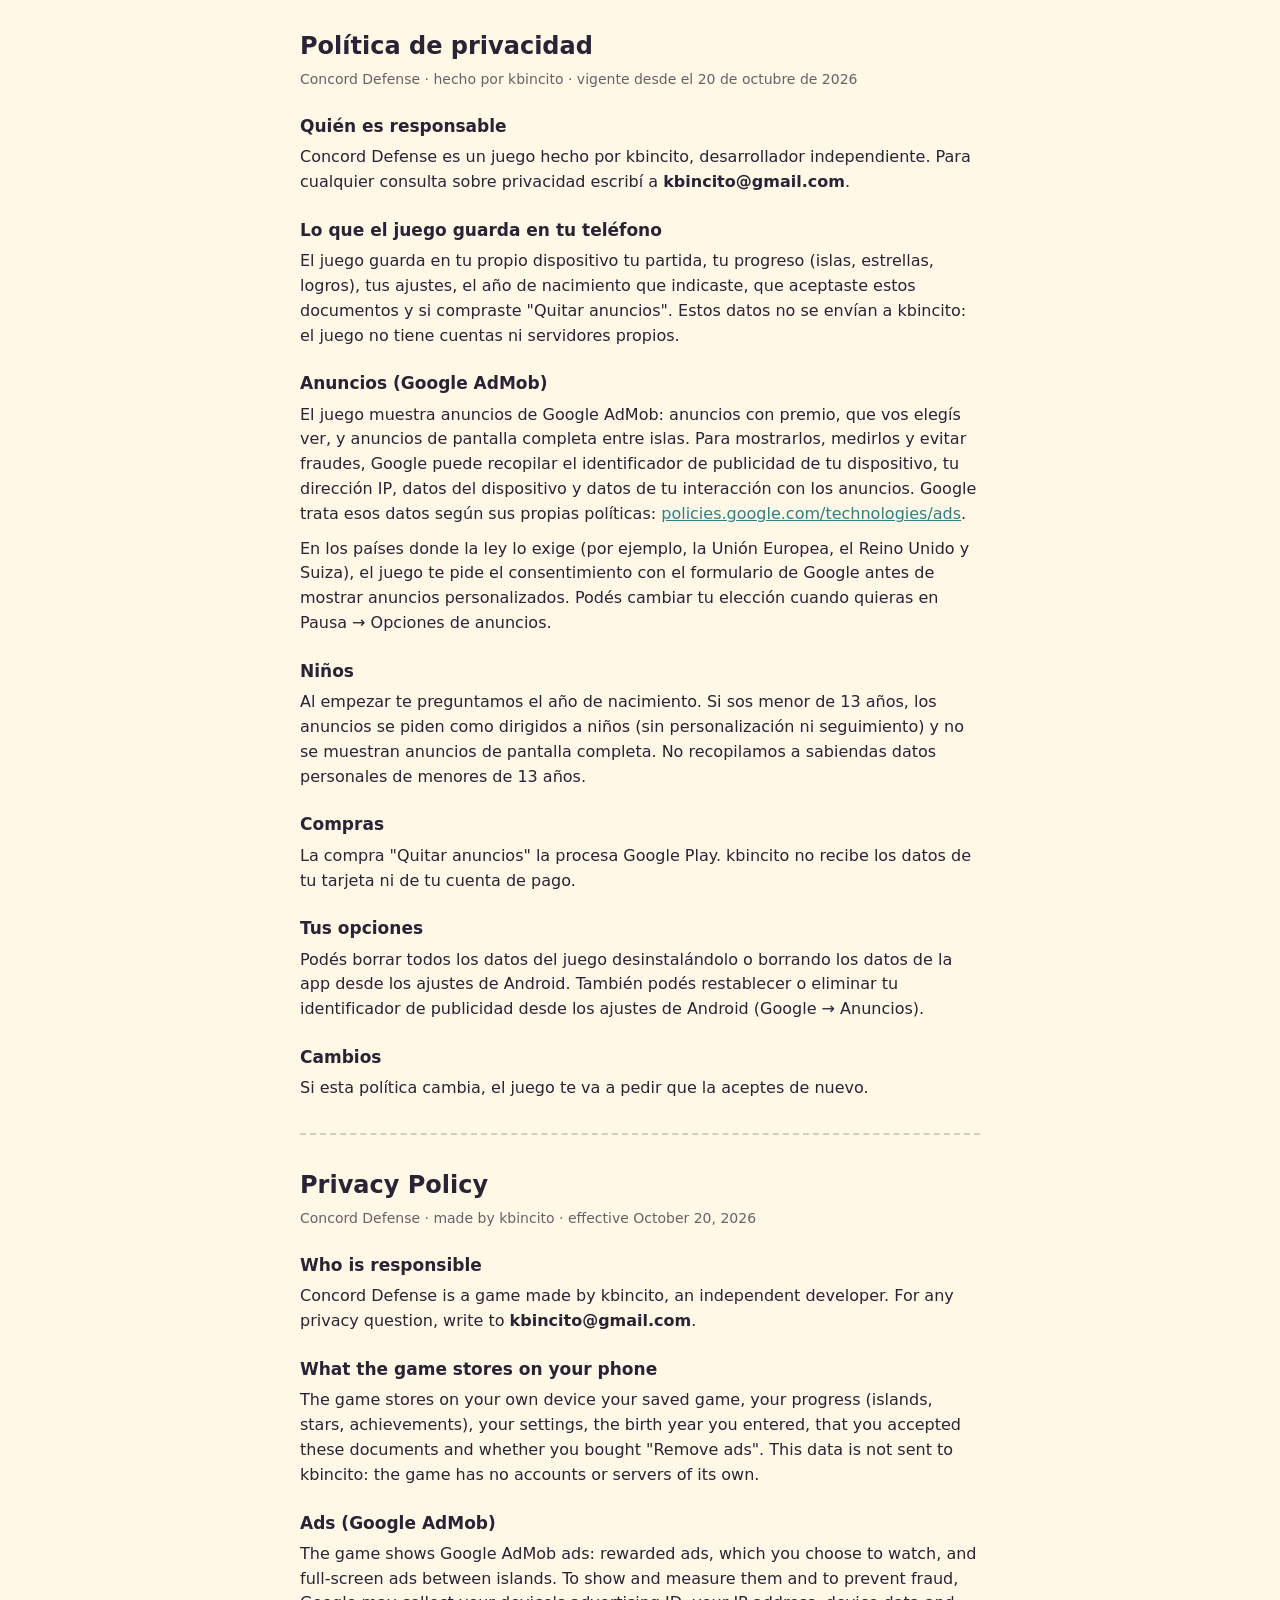
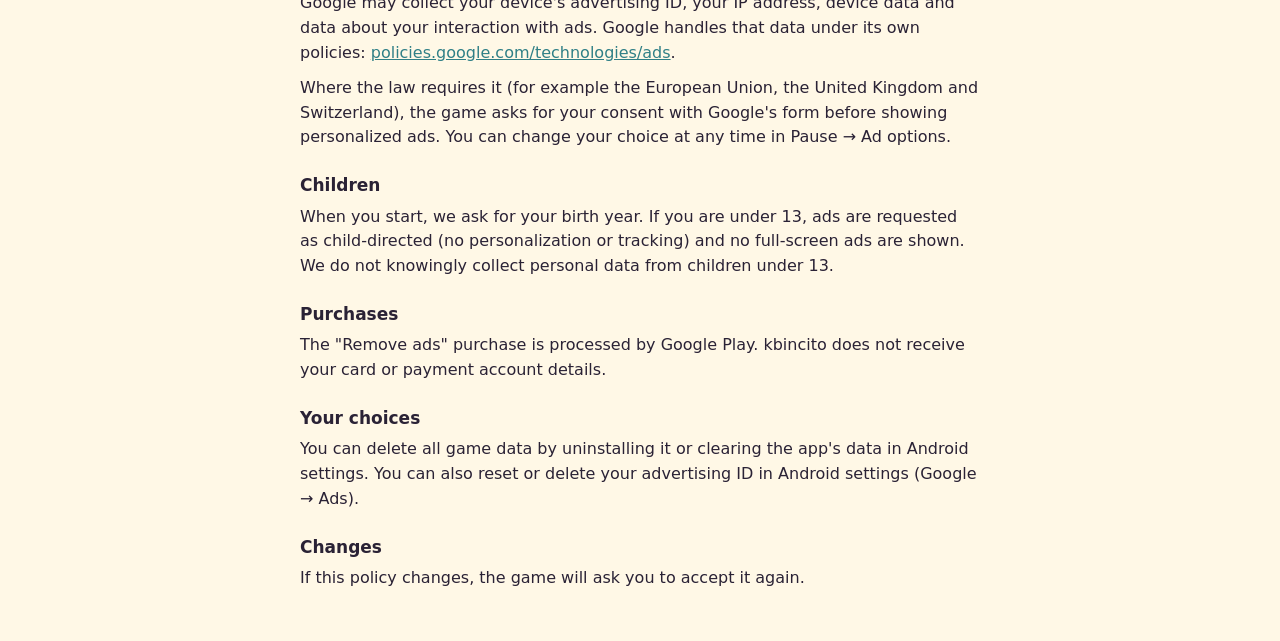
==== privacidad.html @ 128fb1da "Sitio de Concord Defense: portada, privacidad, términos y app-ads.txt" ====
<!doctype html>
<html lang="es">
<head>
<meta charset="utf-8">
<meta name="viewport" content="width=device-width, initial-scale=1">
<title>Concord Defense · Política de privacidad</title>
<link rel="stylesheet" href="legal.css">
</head>
<body>
<main>
<section id="es" lang="es">
  <h1>Política de privacidad</h1>
  <p class="fecha">Concord Defense · hecho por kbincito · vigente desde el 20 de octubre de 2026</p>

  <h2>Quién es responsable</h2>
  <p>Concord Defense es un juego hecho por kbincito, desarrollador independiente. Para cualquier consulta sobre privacidad escribí a <b>kbincito@gmail.com</b>.</p>

  <h2>Lo que el juego guarda en tu teléfono</h2>
  <p>El juego guarda en tu propio dispositivo tu partida, tu progreso (islas, estrellas, logros), tus ajustes, el año de nacimiento que indicaste, que aceptaste estos documentos y si compraste "Quitar anuncios". Estos datos no se envían a kbincito: el juego no tiene cuentas ni servidores propios.</p>

  <h2>Anuncios (Google AdMob)</h2>
  <p>El juego muestra anuncios de Google AdMob: anuncios con premio, que vos elegís ver, y anuncios de pantalla completa entre islas. Para mostrarlos, medirlos y evitar fraudes, Google puede recopilar el identificador de publicidad de tu dispositivo, tu dirección IP, datos del dispositivo y datos de tu interacción con los anuncios. Google trata esos datos según sus propias políticas: <a href="https://policies.google.com/technologies/ads" target="_blank" rel="noopener">policies.google.com/technologies/ads</a>.</p>
  <p>En los países donde la ley lo exige (por ejemplo, la Unión Europea, el Reino Unido y Suiza), el juego te pide el consentimiento con el formulario de Google antes de mostrar anuncios personalizados. Podés cambiar tu elección cuando quieras en Pausa → Opciones de anuncios.</p>

  <h2>Niños</h2>
  <p>Al empezar te preguntamos el año de nacimiento. Si sos menor de 13 años, los anuncios se piden como dirigidos a niños (sin personalización ni seguimiento) y no se muestran anuncios de pantalla completa. No recopilamos a sabiendas datos personales de menores de 13 años.</p>

  <h2>Compras</h2>
  <p>La compra "Quitar anuncios" la procesa Google Play. kbincito no recibe los datos de tu tarjeta ni de tu cuenta de pago.</p>

  <h2>Tus opciones</h2>
  <p>Podés borrar todos los datos del juego desinstalándolo o borrando los datos de la app desde los ajustes de Android. También podés restablecer o eliminar tu identificador de publicidad desde los ajustes de Android (Google → Anuncios).</p>

  <h2>Cambios</h2>
  <p>Si esta política cambia, el juego te va a pedir que la aceptes de nuevo.</p>
</section>

<hr>

<section id="en" lang="en">
  <h1>Privacy Policy</h1>
  <p class="fecha">Concord Defense · made by kbincito · effective October 20, 2026</p>

  <h2>Who is responsible</h2>
  <p>Concord Defense is a game made by kbincito, an independent developer. For any privacy question, write to <b>kbincito@gmail.com</b>.</p>

  <h2>What the game stores on your phone</h2>
  <p>The game stores on your own device your saved game, your progress (islands, stars, achievements), your settings, the birth year you entered, that you accepted these documents and whether you bought "Remove ads". This data is not sent to kbincito: the game has no accounts or servers of its own.</p>

  <h2>Ads (Google AdMob)</h2>
  <p>The game shows Google AdMob ads: rewarded ads, which you choose to watch, and full-screen ads between islands. To show and measure them and to prevent fraud, Google may collect your device's advertising ID, your IP address, device data and data about your interaction with ads. Google handles that data under its own policies: <a href="https://policies.google.com/technologies/ads" target="_blank" rel="noopener">policies.google.com/technologies/ads</a>.</p>
  <p>Where the law requires it (for example the European Union, the United Kingdom and Switzerland), the game asks for your consent with Google's form before showing personalized ads. You can change your choice at any time in Pause → Ad options.</p>

  <h2>Children</h2>
  <p>When you start, we ask for your birth year. If you are under 13, ads are requested as child-directed (no personalization or tracking) and no full-screen ads are shown. We do not knowingly collect personal data from children under 13.</p>

  <h2>Purchases</h2>
  <p>The "Remove ads" purchase is processed by Google Play. kbincito does not receive your card or payment account details.</p>

  <h2>Your choices</h2>
  <p>You can delete all game data by uninstalling it or clearing the app's data in Android settings. You can also reset or delete your advertising ID in Android settings (Google → Ads).</p>

  <h2>Changes</h2>
  <p>If this policy changes, the game will ask you to accept it again.</p>
</section>
</main>
</body>
</html>
---- legal.css ----
/* Estilo de los documentos legales: lectura simple, también como página suelta (la URL que pide Google Play). */
:root { --tinta: #2a2235; --papel: #fff8e6; --acento: #2f7f86; color-scheme: light; }
body { margin: 0; background: var(--papel); color: var(--tinta); font: 16px/1.55 system-ui, -apple-system, "Segoe UI", Roboto, sans-serif; }
main { max-width: 680px; margin: 0 auto; padding: 20px 16px 40px; }
h1 { font-size: 24px; margin: 8px 0 4px; }
h2 { font-size: 17px; margin: 22px 0 6px; }
p { margin: 0 0 10px; }
.fecha { opacity: 0.7; font-size: 14px; }
a { color: var(--acento); }
hr { border: 0; border-top: 2px dashed rgba(42, 34, 53, 0.2); margin: 32px 0; }
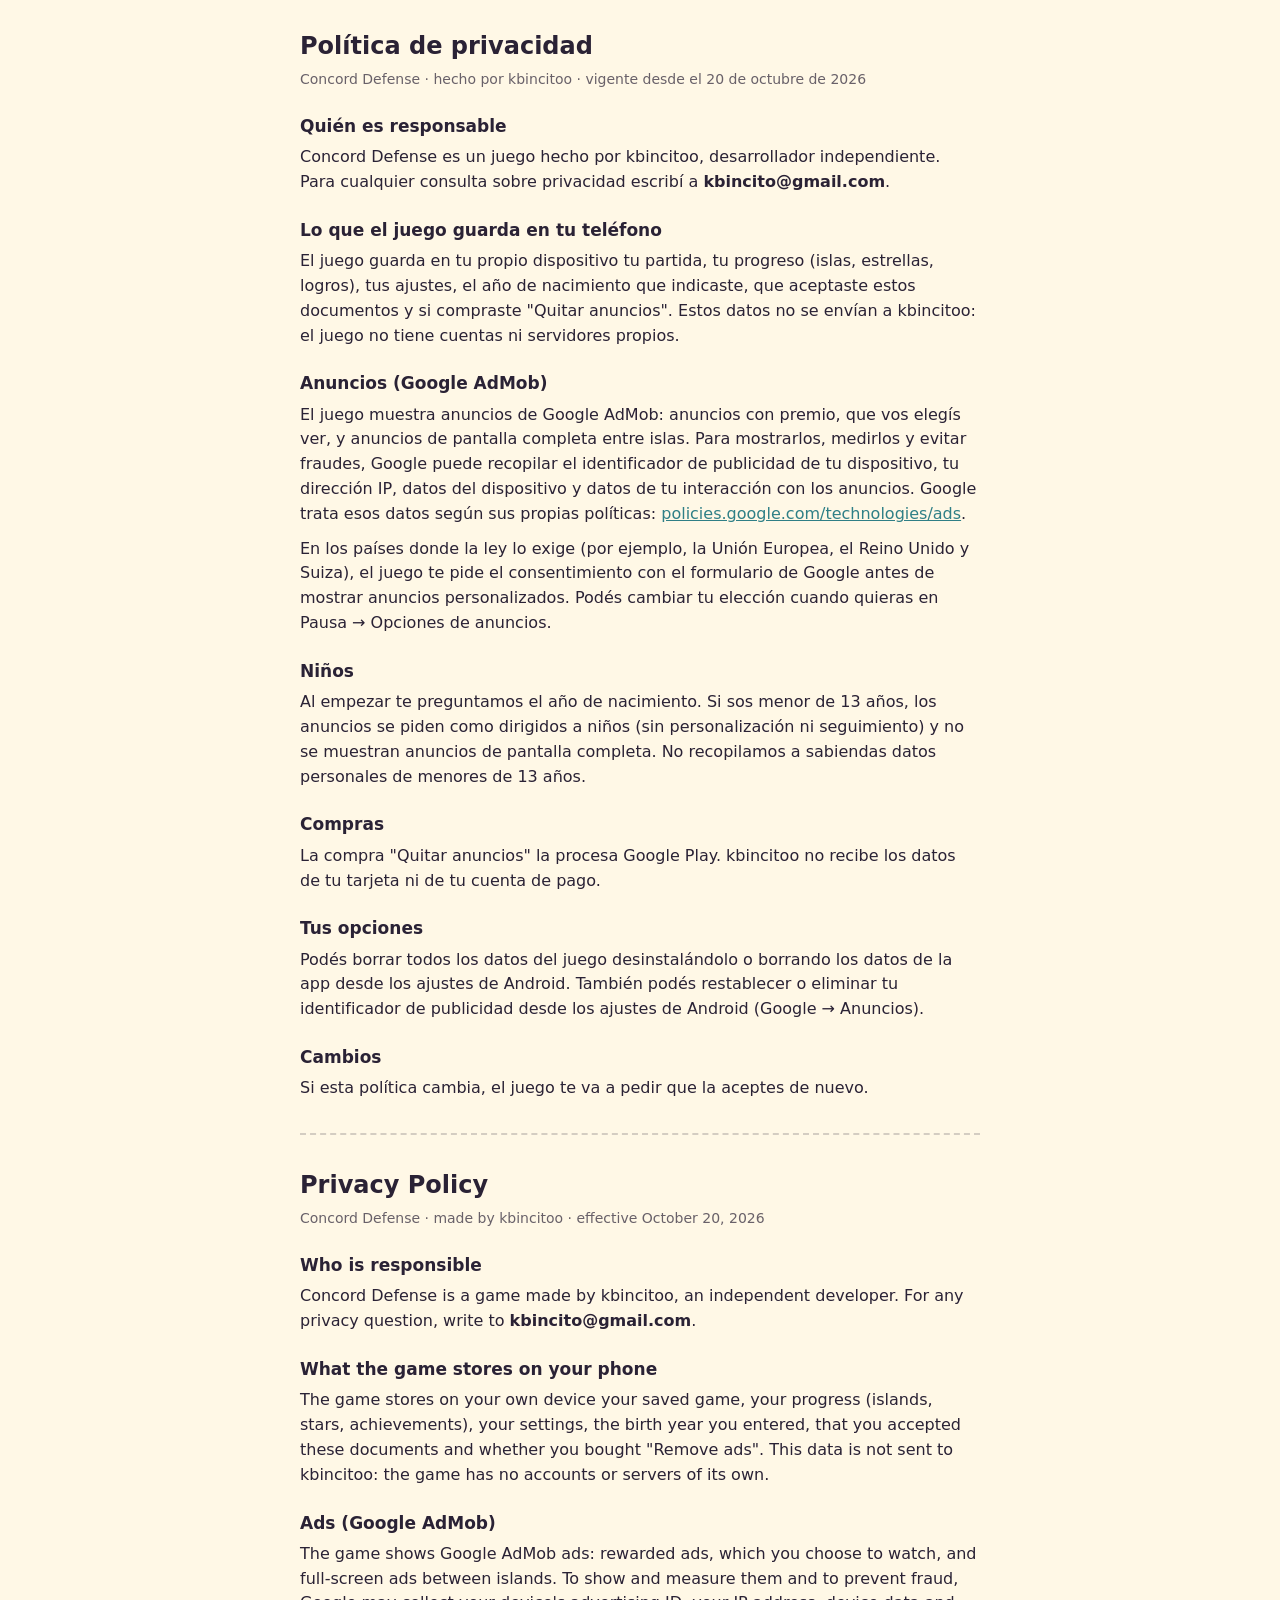
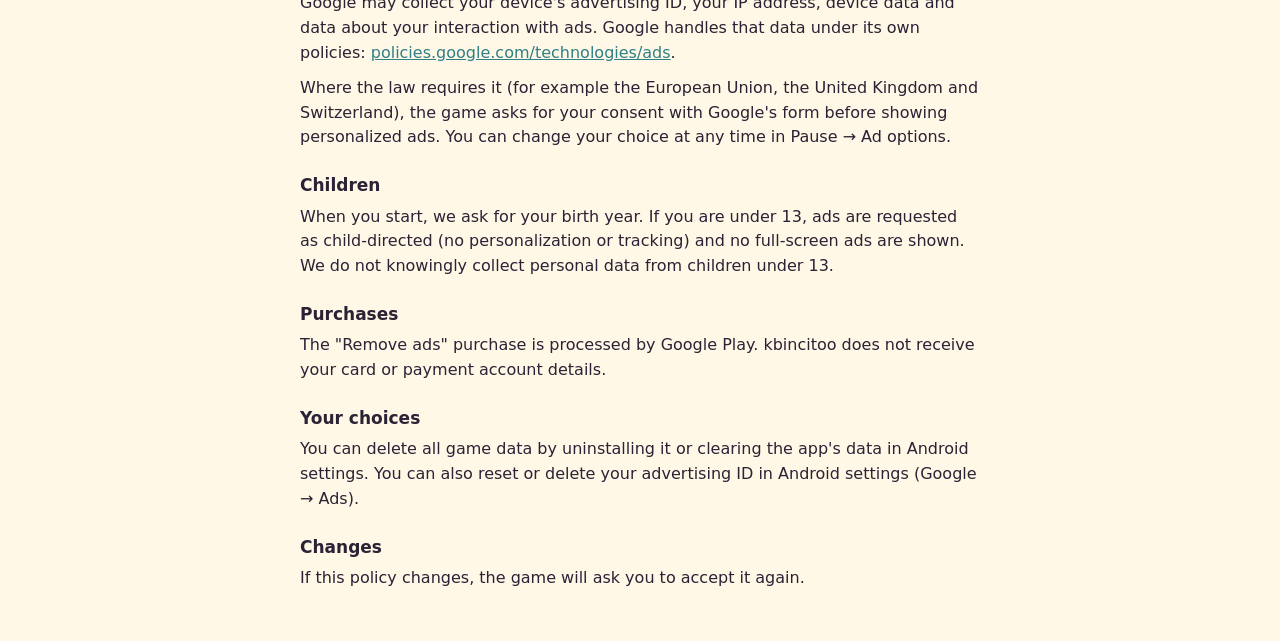
==== commit a30c5284: "Nombre del desarrollador: kbincitoo" ====
--- a/privacidad.html
+++ b/privacidad.html
@@ -10,13 +10,13 @@
 <main>
 <section id="es" lang="es">
   <h1>Política de privacidad</h1>
-  <p class="fecha">Concord Defense · hecho por kbincito · vigente desde el 20 de octubre de 2026</p>
+  <p class="fecha">Concord Defense · hecho por kbincitoo · vigente desde el 20 de octubre de 2026</p>
 
   <h2>Quién es responsable</h2>
-  <p>Concord Defense es un juego hecho por kbincito, desarrollador independiente. Para cualquier consulta sobre privacidad escribí a <b>kbincito@gmail.com</b>.</p>
+  <p>Concord Defense es un juego hecho por kbincitoo, desarrollador independiente. Para cualquier consulta sobre privacidad escribí a <b>kbincito@gmail.com</b>.</p>
 
   <h2>Lo que el juego guarda en tu teléfono</h2>
-  <p>El juego guarda en tu propio dispositivo tu partida, tu progreso (islas, estrellas, logros), tus ajustes, el año de nacimiento que indicaste, que aceptaste estos documentos y si compraste "Quitar anuncios". Estos datos no se envían a kbincito: el juego no tiene cuentas ni servidores propios.</p>
+  <p>El juego guarda en tu propio dispositivo tu partida, tu progreso (islas, estrellas, logros), tus ajustes, el año de nacimiento que indicaste, que aceptaste estos documentos y si compraste "Quitar anuncios". Estos datos no se envían a kbincitoo: el juego no tiene cuentas ni servidores propios.</p>
 
   <h2>Anuncios (Google AdMob)</h2>
   <p>El juego muestra anuncios de Google AdMob: anuncios con premio, que vos elegís ver, y anuncios de pantalla completa entre islas. Para mostrarlos, medirlos y evitar fraudes, Google puede recopilar el identificador de publicidad de tu dispositivo, tu dirección IP, datos del dispositivo y datos de tu interacción con los anuncios. Google trata esos datos según sus propias políticas: <a href="https://policies.google.com/technologies/ads" target="_blank" rel="noopener">policies.google.com/technologies/ads</a>.</p>
@@ -26,7 +26,7 @@
   <p>Al empezar te preguntamos el año de nacimiento. Si sos menor de 13 años, los anuncios se piden como dirigidos a niños (sin personalización ni seguimiento) y no se muestran anuncios de pantalla completa. No recopilamos a sabiendas datos personales de menores de 13 años.</p>
 
   <h2>Compras</h2>
-  <p>La compra "Quitar anuncios" la procesa Google Play. kbincito no recibe los datos de tu tarjeta ni de tu cuenta de pago.</p>
+  <p>La compra "Quitar anuncios" la procesa Google Play. kbincitoo no recibe los datos de tu tarjeta ni de tu cuenta de pago.</p>
 
   <h2>Tus opciones</h2>
   <p>Podés borrar todos los datos del juego desinstalándolo o borrando los datos de la app desde los ajustes de Android. También podés restablecer o eliminar tu identificador de publicidad desde los ajustes de Android (Google → Anuncios).</p>
@@ -39,13 +39,13 @@
 
 <section id="en" lang="en">
   <h1>Privacy Policy</h1>
-  <p class="fecha">Concord Defense · made by kbincito · effective October 20, 2026</p>
+  <p class="fecha">Concord Defense · made by kbincitoo · effective October 20, 2026</p>
 
   <h2>Who is responsible</h2>
-  <p>Concord Defense is a game made by kbincito, an independent developer. For any privacy question, write to <b>kbincito@gmail.com</b>.</p>
+  <p>Concord Defense is a game made by kbincitoo, an independent developer. For any privacy question, write to <b>kbincito@gmail.com</b>.</p>
 
   <h2>What the game stores on your phone</h2>
-  <p>The game stores on your own device your saved game, your progress (islands, stars, achievements), your settings, the birth year you entered, that you accepted these documents and whether you bought "Remove ads". This data is not sent to kbincito: the game has no accounts or servers of its own.</p>
+  <p>The game stores on your own device your saved game, your progress (islands, stars, achievements), your settings, the birth year you entered, that you accepted these documents and whether you bought "Remove ads". This data is not sent to kbincitoo: the game has no accounts or servers of its own.</p>
 
   <h2>Ads (Google AdMob)</h2>
   <p>The game shows Google AdMob ads: rewarded ads, which you choose to watch, and full-screen ads between islands. To show and measure them and to prevent fraud, Google may collect your device's advertising ID, your IP address, device data and data about your interaction with ads. Google handles that data under its own policies: <a href="https://policies.google.com/technologies/ads" target="_blank" rel="noopener">policies.google.com/technologies/ads</a>.</p>
@@ -55,7 +55,7 @@
   <p>When you start, we ask for your birth year. If you are under 13, ads are requested as child-directed (no personalization or tracking) and no full-screen ads are shown. We do not knowingly collect personal data from children under 13.</p>
 
   <h2>Purchases</h2>
-  <p>The "Remove ads" purchase is processed by Google Play. kbincito does not receive your card or payment account details.</p>
+  <p>The "Remove ads" purchase is processed by Google Play. kbincitoo does not receive your card or payment account details.</p>
 
   <h2>Your choices</h2>
   <p>You can delete all game data by uninstalling it or clearing the app's data in Android settings. You can also reset or delete your advertising ID in Android settings (Google → Ads).</p>
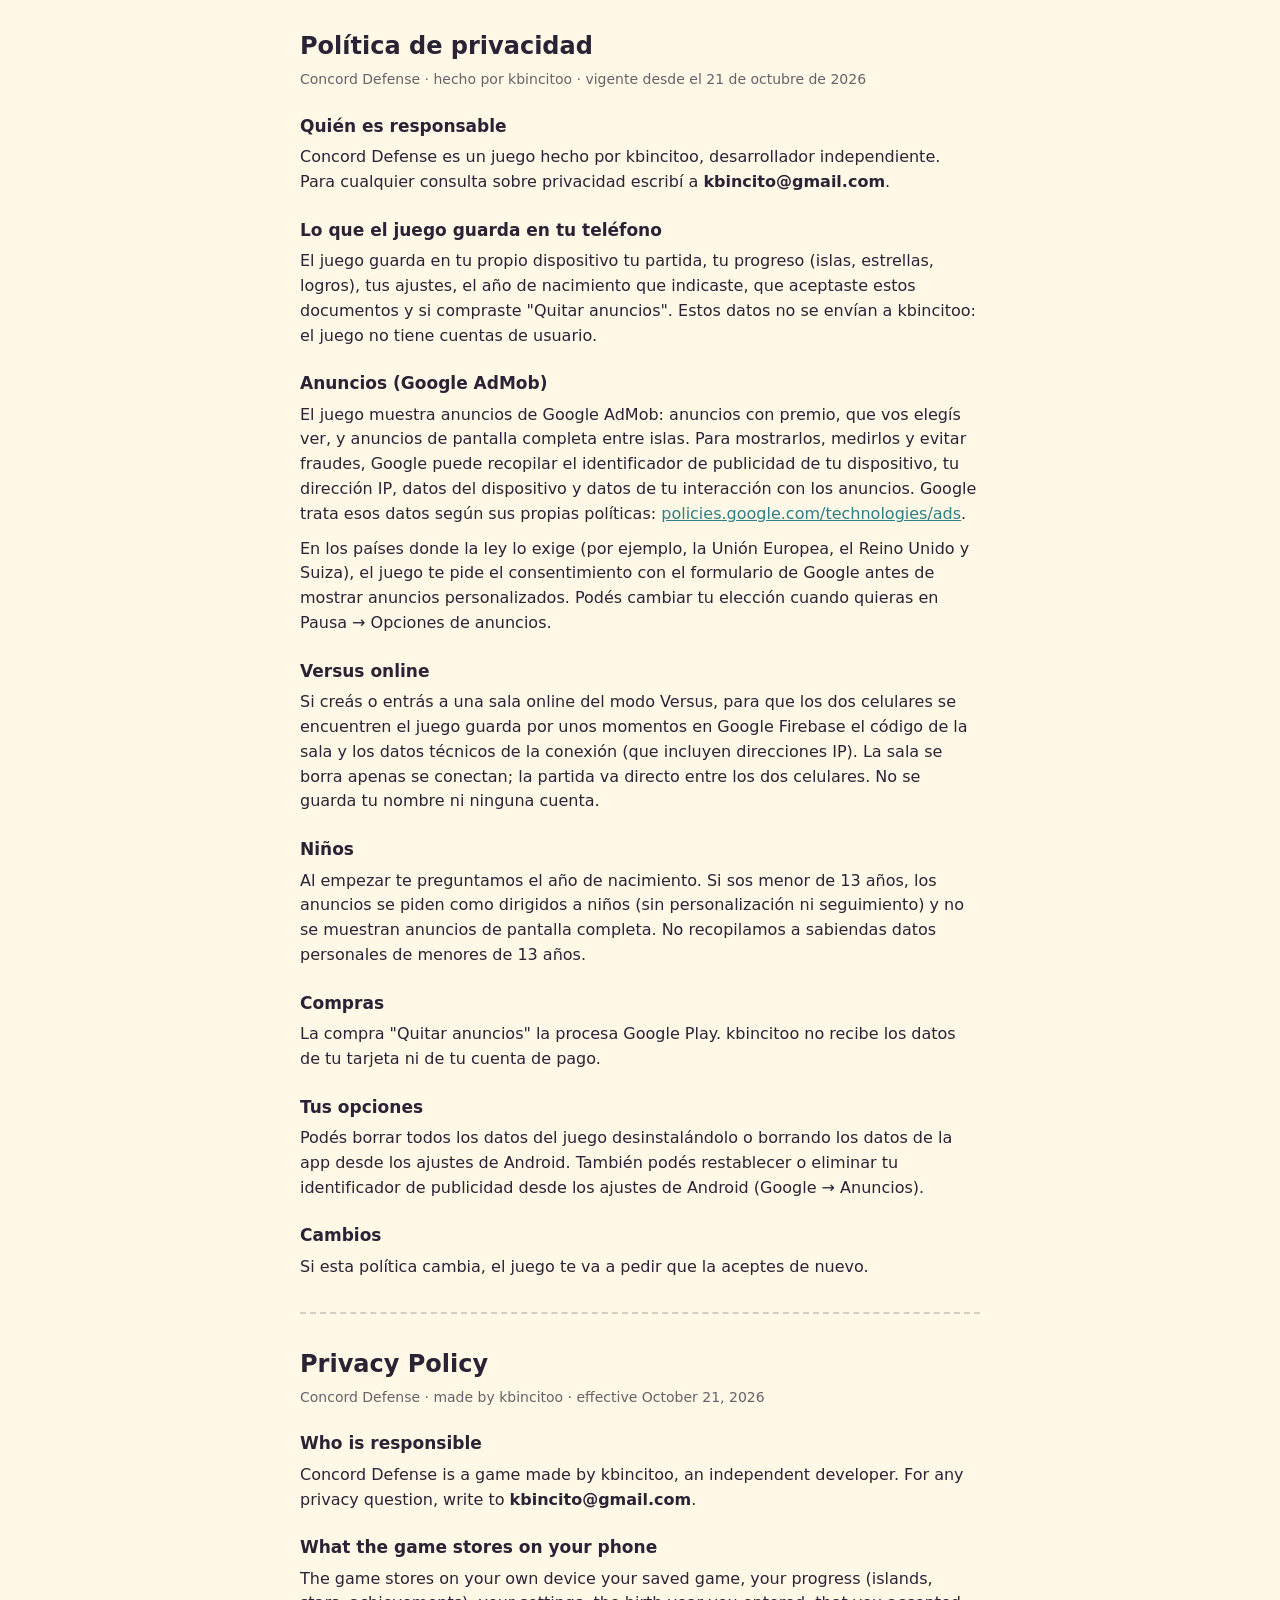
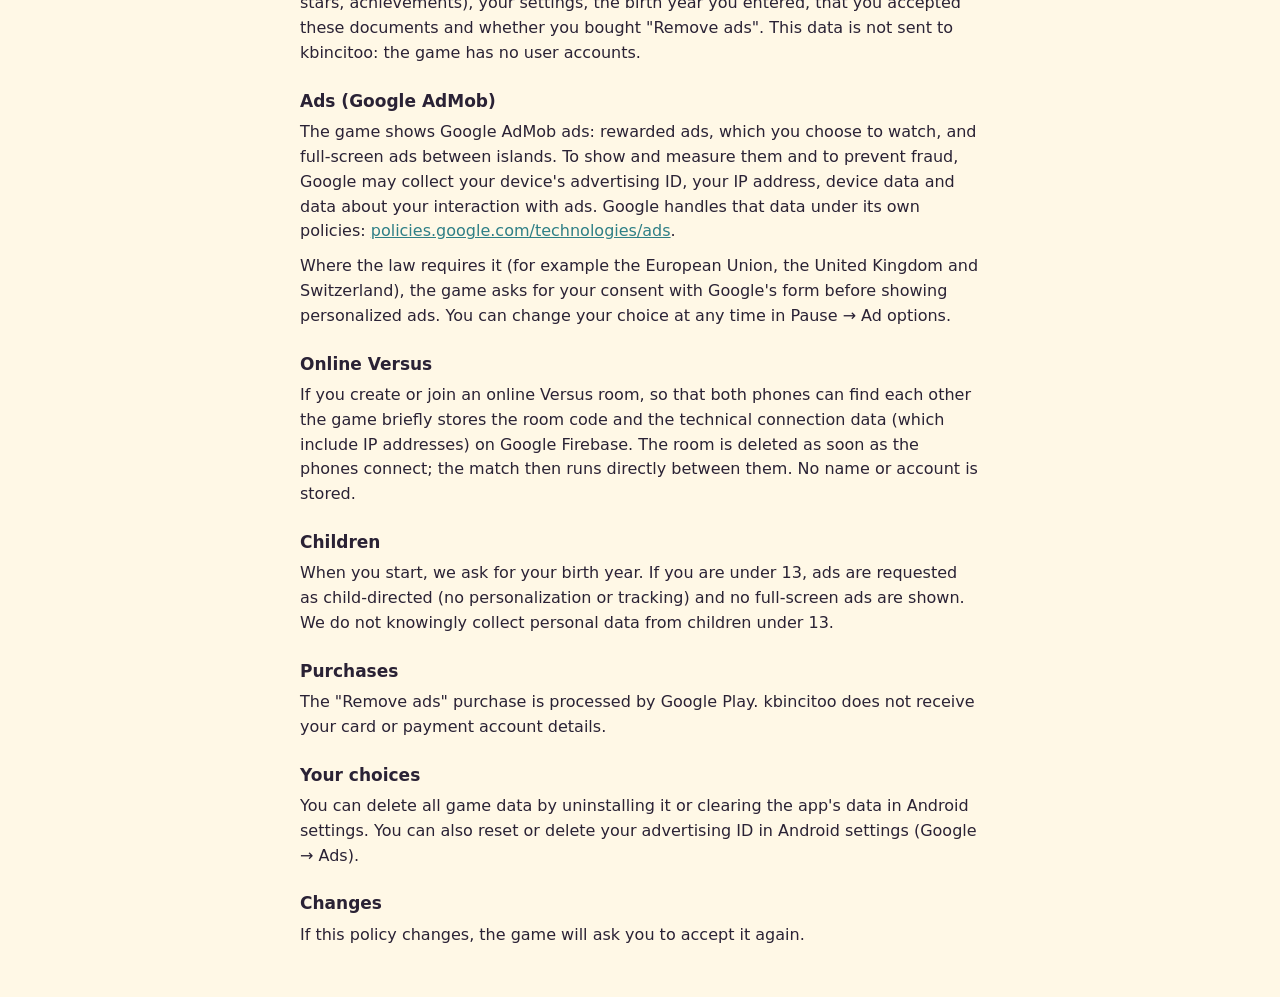
==== commit e101a0eb: "Privacidad: modo Versus online (sala en Google Firebase)" ====
--- a/privacidad.html
+++ b/privacidad.html
@@ -10,17 +10,20 @@
 <main>
 <section id="es" lang="es">
   <h1>Política de privacidad</h1>
-  <p class="fecha">Concord Defense · hecho por kbincitoo · vigente desde el 20 de octubre de 2026</p>
+  <p class="fecha">Concord Defense · hecho por kbincitoo · vigente desde el 21 de octubre de 2026</p>
 
   <h2>Quién es responsable</h2>
   <p>Concord Defense es un juego hecho por kbincitoo, desarrollador independiente. Para cualquier consulta sobre privacidad escribí a <b>kbincito@gmail.com</b>.</p>
 
   <h2>Lo que el juego guarda en tu teléfono</h2>
-  <p>El juego guarda en tu propio dispositivo tu partida, tu progreso (islas, estrellas, logros), tus ajustes, el año de nacimiento que indicaste, que aceptaste estos documentos y si compraste "Quitar anuncios". Estos datos no se envían a kbincitoo: el juego no tiene cuentas ni servidores propios.</p>
+  <p>El juego guarda en tu propio dispositivo tu partida, tu progreso (islas, estrellas, logros), tus ajustes, el año de nacimiento que indicaste, que aceptaste estos documentos y si compraste "Quitar anuncios". Estos datos no se envían a kbincitoo: el juego no tiene cuentas de usuario.</p>
 
   <h2>Anuncios (Google AdMob)</h2>
   <p>El juego muestra anuncios de Google AdMob: anuncios con premio, que vos elegís ver, y anuncios de pantalla completa entre islas. Para mostrarlos, medirlos y evitar fraudes, Google puede recopilar el identificador de publicidad de tu dispositivo, tu dirección IP, datos del dispositivo y datos de tu interacción con los anuncios. Google trata esos datos según sus propias políticas: <a href="https://policies.google.com/technologies/ads" target="_blank" rel="noopener">policies.google.com/technologies/ads</a>.</p>
   <p>En los países donde la ley lo exige (por ejemplo, la Unión Europea, el Reino Unido y Suiza), el juego te pide el consentimiento con el formulario de Google antes de mostrar anuncios personalizados. Podés cambiar tu elección cuando quieras en Pausa → Opciones de anuncios.</p>
+
+  <h2>Versus online</h2>
+  <p>Si creás o entrás a una sala online del modo Versus, para que los dos celulares se encuentren el juego guarda por unos momentos en Google Firebase el código de la sala y los datos técnicos de la conexión (que incluyen direcciones IP). La sala se borra apenas se conectan; la partida va directo entre los dos celulares. No se guarda tu nombre ni ninguna cuenta.</p>
 
   <h2>Niños</h2>
   <p>Al empezar te preguntamos el año de nacimiento. Si sos menor de 13 años, los anuncios se piden como dirigidos a niños (sin personalización ni seguimiento) y no se muestran anuncios de pantalla completa. No recopilamos a sabiendas datos personales de menores de 13 años.</p>
@@ -39,17 +42,20 @@
 
 <section id="en" lang="en">
   <h1>Privacy Policy</h1>
-  <p class="fecha">Concord Defense · made by kbincitoo · effective October 20, 2026</p>
+  <p class="fecha">Concord Defense · made by kbincitoo · effective October 21, 2026</p>
 
   <h2>Who is responsible</h2>
   <p>Concord Defense is a game made by kbincitoo, an independent developer. For any privacy question, write to <b>kbincito@gmail.com</b>.</p>
 
   <h2>What the game stores on your phone</h2>
-  <p>The game stores on your own device your saved game, your progress (islands, stars, achievements), your settings, the birth year you entered, that you accepted these documents and whether you bought "Remove ads". This data is not sent to kbincitoo: the game has no accounts or servers of its own.</p>
+  <p>The game stores on your own device your saved game, your progress (islands, stars, achievements), your settings, the birth year you entered, that you accepted these documents and whether you bought "Remove ads". This data is not sent to kbincitoo: the game has no user accounts.</p>
 
   <h2>Ads (Google AdMob)</h2>
   <p>The game shows Google AdMob ads: rewarded ads, which you choose to watch, and full-screen ads between islands. To show and measure them and to prevent fraud, Google may collect your device's advertising ID, your IP address, device data and data about your interaction with ads. Google handles that data under its own policies: <a href="https://policies.google.com/technologies/ads" target="_blank" rel="noopener">policies.google.com/technologies/ads</a>.</p>
   <p>Where the law requires it (for example the European Union, the United Kingdom and Switzerland), the game asks for your consent with Google's form before showing personalized ads. You can change your choice at any time in Pause → Ad options.</p>
+
+  <h2>Online Versus</h2>
+  <p>If you create or join an online Versus room, so that both phones can find each other the game briefly stores the room code and the technical connection data (which include IP addresses) on Google Firebase. The room is deleted as soon as the phones connect; the match then runs directly between them. No name or account is stored.</p>
 
   <h2>Children</h2>
   <p>When you start, we ask for your birth year. If you are under 13, ads are requested as child-directed (no personalization or tracking) and no full-screen ads are shown. We do not knowingly collect personal data from children under 13.</p>
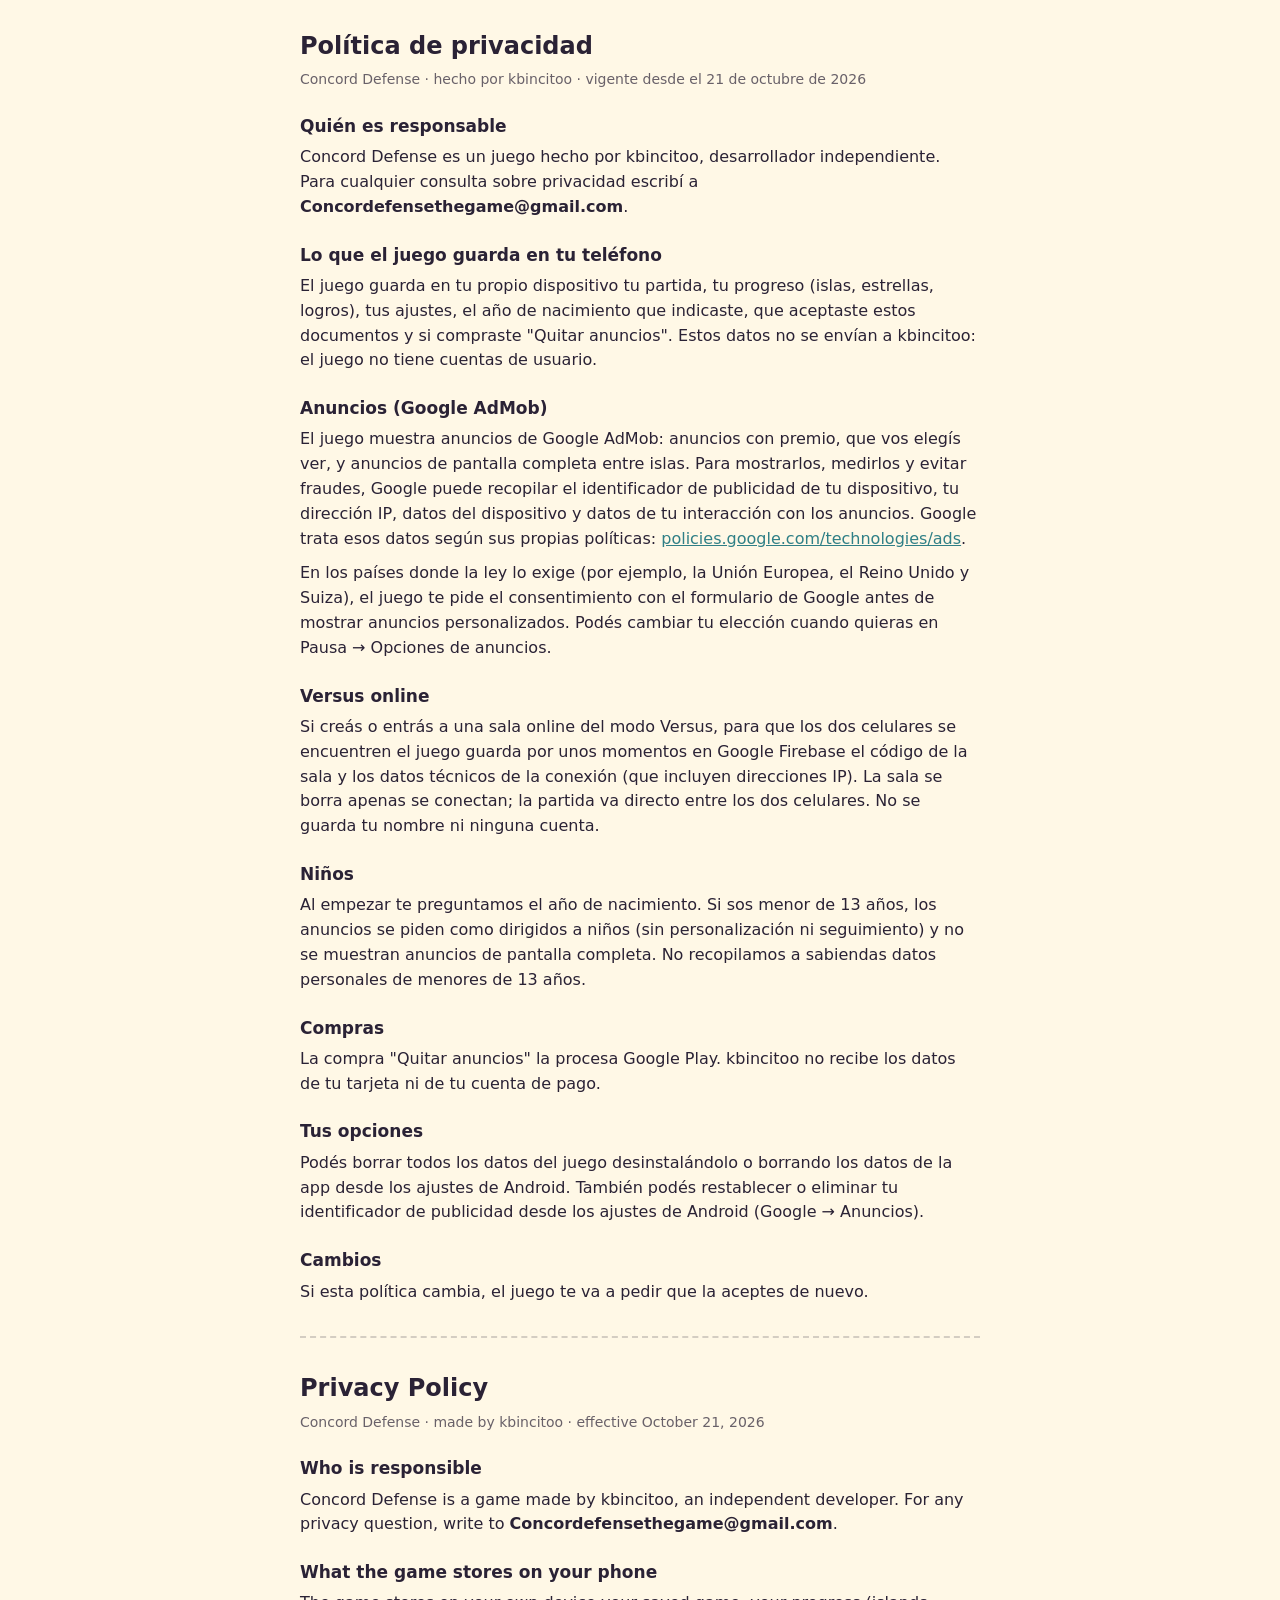
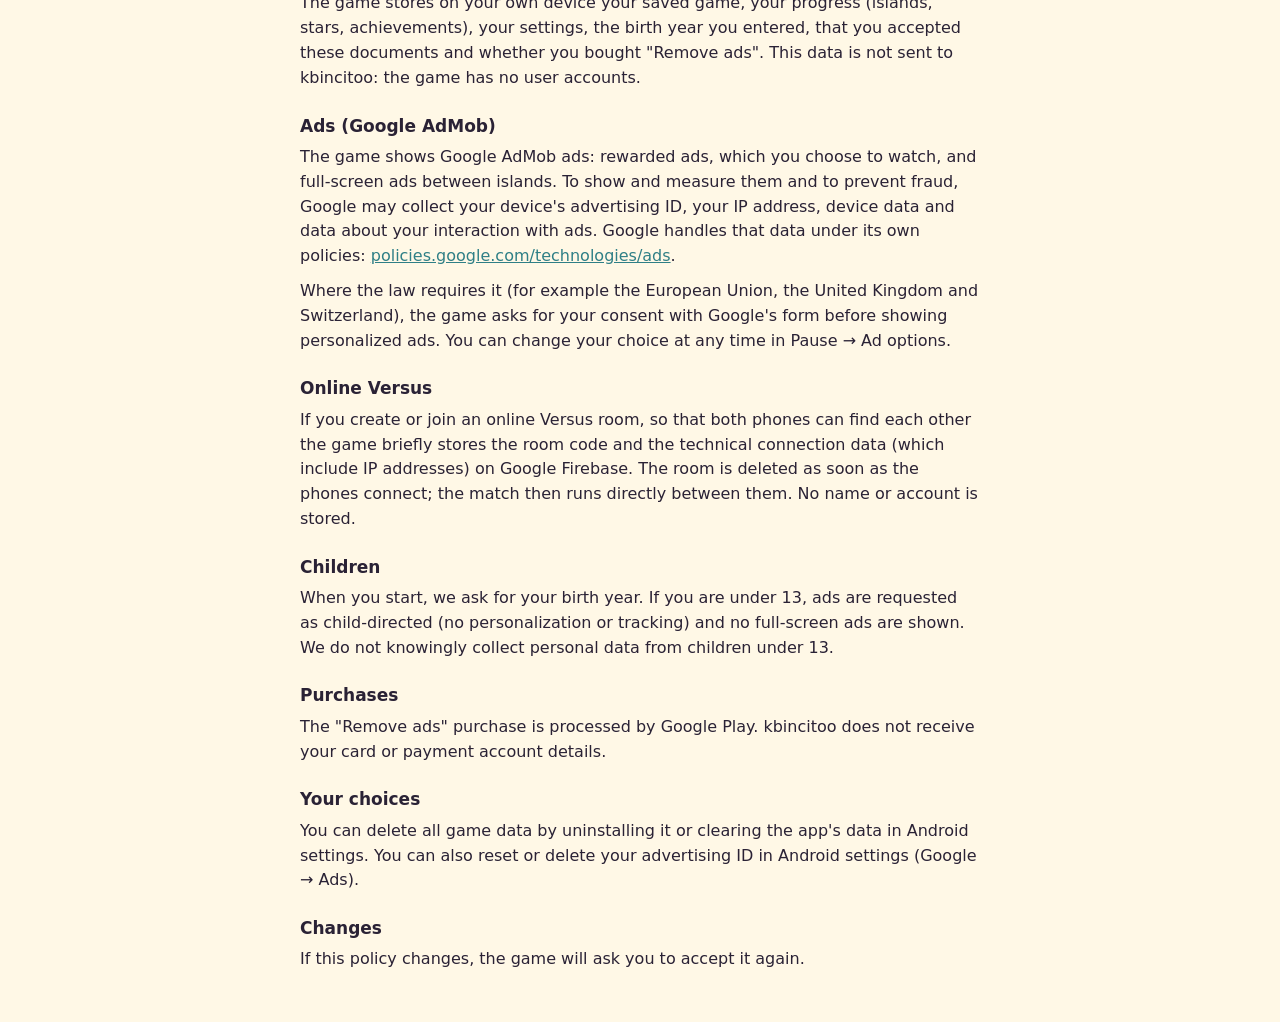
==== commit 36e0ab14: "Correo de contacto: Concordefensethegame@gmail.com" ====
--- a/privacidad.html
+++ b/privacidad.html
@@ -13,7 +13,7 @@
   <p class="fecha">Concord Defense · hecho por kbincitoo · vigente desde el 21 de octubre de 2026</p>
 
   <h2>Quién es responsable</h2>
-  <p>Concord Defense es un juego hecho por kbincitoo, desarrollador independiente. Para cualquier consulta sobre privacidad escribí a <b>kbincito@gmail.com</b>.</p>
+  <p>Concord Defense es un juego hecho por kbincitoo, desarrollador independiente. Para cualquier consulta sobre privacidad escribí a <b>Concordefensethegame@gmail.com</b>.</p>
 
   <h2>Lo que el juego guarda en tu teléfono</h2>
   <p>El juego guarda en tu propio dispositivo tu partida, tu progreso (islas, estrellas, logros), tus ajustes, el año de nacimiento que indicaste, que aceptaste estos documentos y si compraste "Quitar anuncios". Estos datos no se envían a kbincitoo: el juego no tiene cuentas de usuario.</p>
@@ -45,7 +45,7 @@
   <p class="fecha">Concord Defense · made by kbincitoo · effective October 21, 2026</p>
 
   <h2>Who is responsible</h2>
-  <p>Concord Defense is a game made by kbincitoo, an independent developer. For any privacy question, write to <b>kbincito@gmail.com</b>.</p>
+  <p>Concord Defense is a game made by kbincitoo, an independent developer. For any privacy question, write to <b>Concordefensethegame@gmail.com</b>.</p>
 
   <h2>What the game stores on your phone</h2>
   <p>The game stores on your own device your saved game, your progress (islands, stars, achievements), your settings, the birth year you entered, that you accepted these documents and whether you bought "Remove ads". This data is not sent to kbincitoo: the game has no user accounts.</p>
